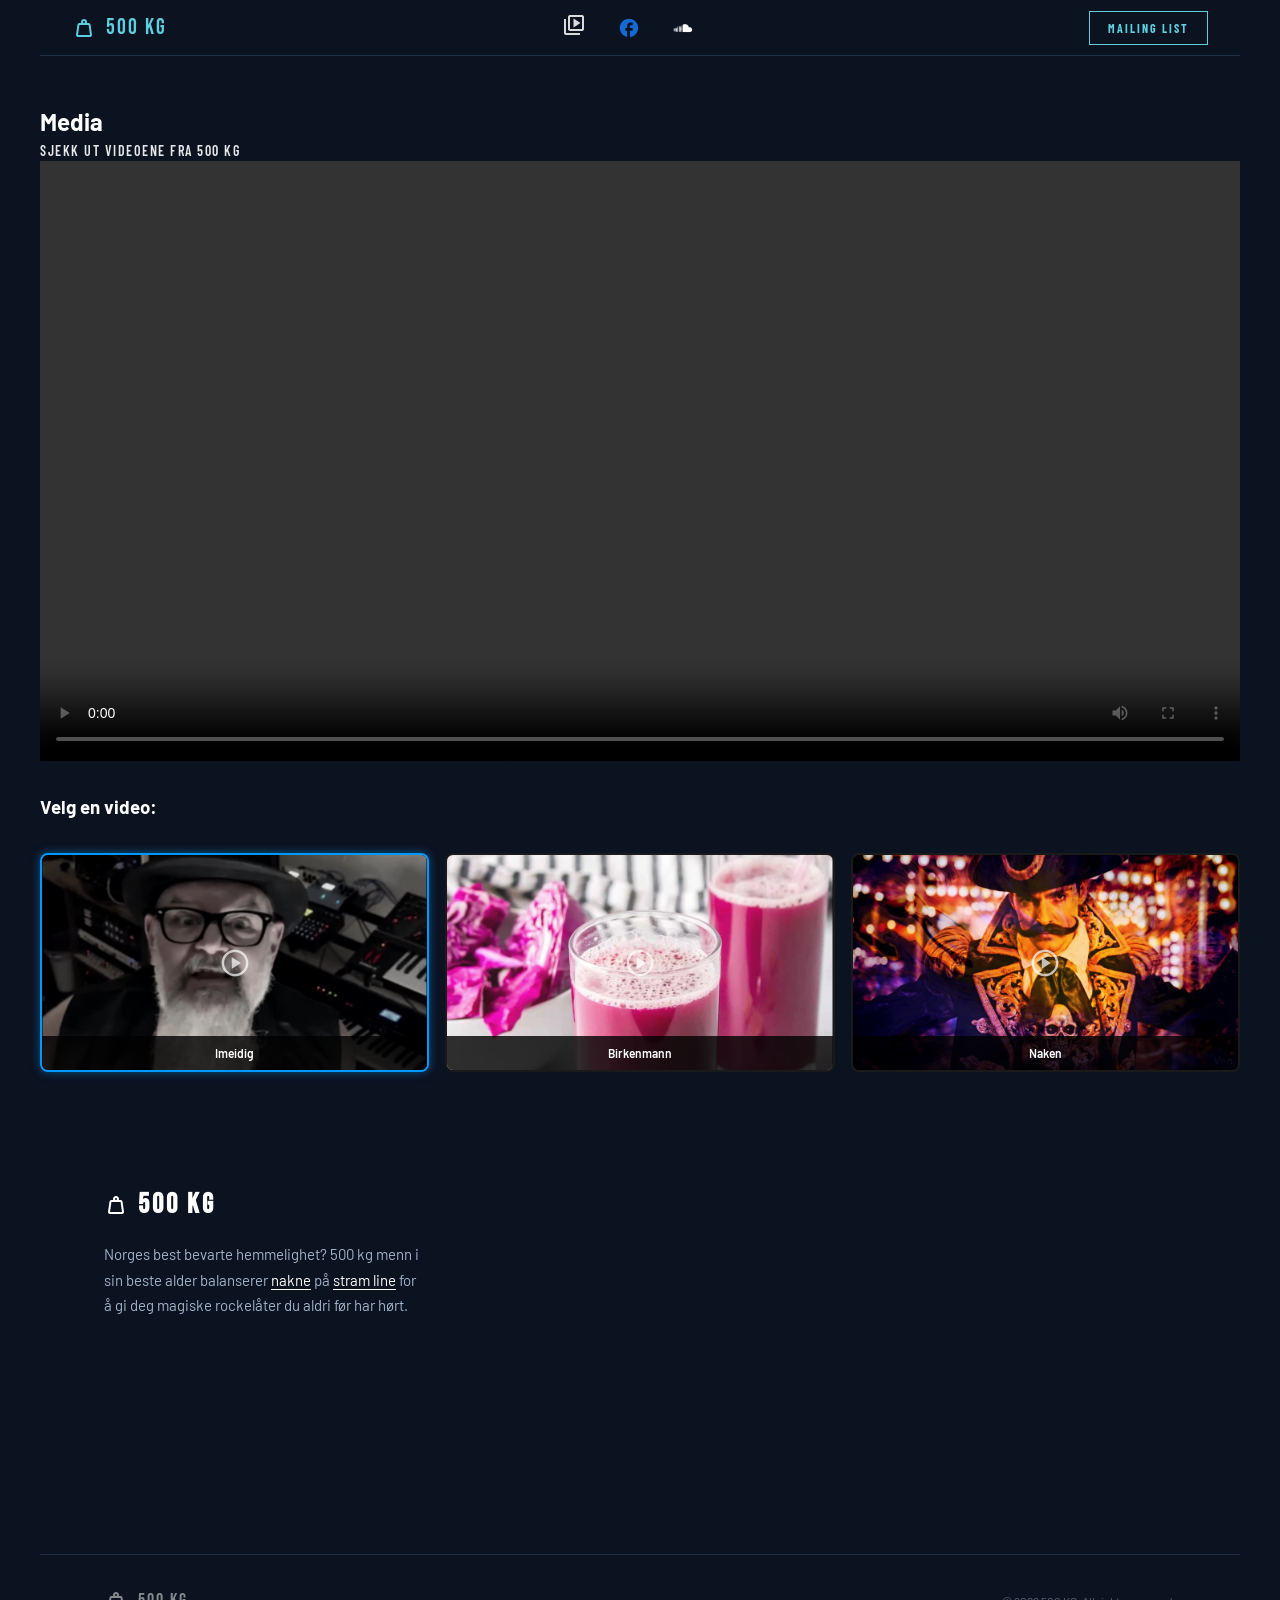
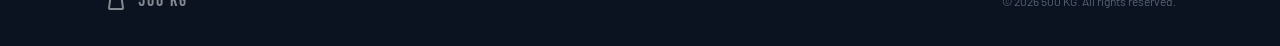
==== public/media.html @ e4651210 "La til to nye videoer, og egen media side." ====
<!DOCTYPE html>
<html lang="no">

<head>
    <meta charset="UTF-8" />
    <meta name="viewport" content="width=device-width, initial-scale=1.0" />
    <title>500 KG - Media</title>
    <link rel="preconnect" href="https://fonts.googleapis.com" />
    <link rel="preconnect" href="https://fonts.gstatic.com" crossorigin />
    <link
        href="https://fonts.googleapis.com/css2?family=Bebas+Neue&family=Barlow+Condensed:wght@400;600;700&family=Barlow:wght@400;600&display=swap"
        rel="stylesheet" />
    <link
        href="https://fonts.googleapis.com/css2?family=Material+Symbols+Outlined:wght,FILL@100..700,0..1&amp;display=swap"
        rel="stylesheet" />
    <style>
      .video-player {
        position: relative;
        width: 100%;
        margin: 0 0 2rem 0;
      }
      
      .video-player video {
        width: 100%;
        height: auto;
        display: block;
        background: #000;
      }

      .playlist-container {
        display: grid;
        grid-template-columns: repeat(auto-fit, minmax(150px, 1fr));
        gap: 1rem;
        margin-top: 2rem;
      }

      .playlist-item {
        cursor: pointer;
        aspect-ratio: 16/9;
        background: #1a1a1a;
        border: 2px solid transparent;
        border-radius: 8px;
        overflow: hidden;
        transition: all 0.3s ease;
        position: relative;
        display: flex;
        align-items: center;
        justify-content: center;
      }

      .playlist-item:hover {
        border-color: #0099ff;
        transform: scale(1.05);
      }

      .playlist-item.active {
        border-color: #0099ff;
        box-shadow: 0 0 10px rgba(0, 153, 255, 0.5);
      }

      .playlist-item img {
        width: 100%;
        height: 100%;
        object-fit: cover;
      }

      .playlist-item-label {
        position: absolute;
        bottom: 0;
        left: 0;
        right: 0;
        background: rgba(0, 0, 0, 0.8);
        color: white;
        padding: 0.5rem;
        font-size: 0.75rem;
        text-align: center;
        font-weight: 600;
      }

      .playlist-item .play-icon {
        position: absolute;
        font-size: 2rem;
        color: white;
        opacity: 0.7;
        transition: opacity 0.3s;
      }

      .playlist-item:hover .play-icon {
        opacity: 1;
      }

      .media-section {
        margin: 3rem 0;
      }

      .media-section h2 {
        margin-bottom: 1.5rem;
        font-size: 2rem;
      }
    </style>
    <link rel="stylesheet" href="styles.css" />
</head>

<body>
    <div class="container">

        <!-- NAV -->
        <nav>
            <a href="index.html" class="nav-logo">
                <span class="material-symbols-outlined text-4xl font-black text-primary">weight</span>
                500 KG
            </a>

            <ul class="nav-links">
                <li><a href="media.html" alt="Se media"><span class="material-symbols-outlined">video_library</span></a></li>
                <li><a href="https://fb.me/e/9AkBjSHgN" alt="Se arrangementet på facebook"><img
                            src="images/facebook.svg" alt="Facebook"></a></li>
                <li><a href="https://soundcloud.com/500kg-752015410?utm_source=clipboard&utm_medium=text&utm_campaign=social_sharing"
                        alt="Besøk oss på Soundcloud"></a><img src="images/soundcloud-icon.png" alt="Soundcloud"></a>
                </li>
            </ul>

            <a href="#mailing" class="btn-mailing">Mailing List</a>
        </nav>

        <!-- MEDIA SECTION -->
        <section class="media-section">
            <div class="media-content">
                <h1>Media</h1>
                <p class="hero-sub">Sjekk ut videoene fra 500 KG</p>

                <!-- VIDEO PLAYER -->
                <div class="video-player">
                    <video id="mainVideo" controls playsinline>
                        <source src="images/imeidig.webm" type="video/webm">
                        <source src="images/imeidig.mp4" type="video/mp4">
                        Your browser does not support HTML5 video.
                    </video>
                </div>

                <!-- PLAYLIST -->
                <h3>Velg en video:</h3>
                <div class="playlist-container" id="playlist">
                    <div class="playlist-item active" data-video="imeidig" data-title="Imeidig">
                        <img src="images/imeidig-thumb.jpg" alt="Imeidig">
                        <span class="material-symbols-outlined play-icon">play_circle</span>
                        <div class="playlist-item-label">Imeidig</div>
                    </div>
                    <div class="playlist-item" data-video="birkenmann" data-title="Birkenmann">
                        <img src="images/birkenmann-thumb.jpg" alt="Birkenmann">
                        <span class="material-symbols-outlined play-icon">play_circle</span>
                        <div class="playlist-item-label">Birkenmann</div>
                    </div>
                    <div class="playlist-item" data-video="naken" data-title="Naken">
                        <img src="images/naken-thumb.jpg" alt="Naken">
                        <span class="material-symbols-outlined play-icon">play_circle</span>
                        <div class="playlist-item-label">Naken</div>
                    </div>
                </div>
            </div>
        </section>

        <!-- ABOUT -->
        <section class="about" id="music">
            <div class="about-text">
                <h2>
                    <span class="material-symbols-outlined text-4xl font-black text-primary">weight</span>
                    500 KG
                </h2>
                <p>
                    Norges best bevarte hemmelighet? 500 kg menn i sin beste alder balanserer
                    <a class="underline decoration-1"
                        href="https://soundcloud.com/500kg-752015410/naken-promo-4?in=500kg-752015410/sets/500kg-promo">nakne</a>
                    på
                    <a class="underline decoration-1"
                        href="https://soundcloud.com/500kg-752015410/stram-line-promo-5?in=500kg-752015410/sets/500kg-promo">stram
                        line</a>
                    for å gi deg magiske rockelåter du aldri før har hørt.
                </p>
            </div>

            <div class="soundcloud-embed">
                <iframe width="100%" height="300" scrolling="no" frameborder="no" allow="autoplay"
                    src="https://w.soundcloud.com/player/?url=https%3A//api.soundcloud.com/playlists/soundcloud%253Aplaylists%253A2199288764&color=%2354A0C2&auto_play=false&hide_related=false&show_comments=true&show_user=true&show_reposts=false&show_teaser=true&visual=true">
                </iframe>
            </div>
        </section>

        <!-- FOOTER -->
        <footer>
            <div class="footer-logo">
                <span class="material-symbols-outlined text-4xl font-black text-primary">weight</span>
                500 KG
            </div>
            <p>&copy; 2026 500 KG. All rights reserved.</p>
        </footer>

    </div>

    <script>
        document.addEventListener('DOMContentLoaded', () => {
            const mainVideo = document.getElementById('mainVideo');
            const playlistItems = document.querySelectorAll('.playlist-item');

            playlistItems.forEach(item => {
                item.addEventListener('click', () => {
                    const videoName = item.dataset.video;
                    const videoTitle = item.dataset.title;

                    // Update video sources
                    mainVideo.innerHTML = `
                        <source src="images/${videoName}.webm" type="video/webm">
                        <source src="images/${videoName}.mp4" type="video/mp4">
                        Your browser does not support HTML5 video.
                    `;

                    // Update active state
                    playlistItems.forEach(i => i.classList.remove('active'));
                    item.classList.add('active');

                    // Play the video
                    mainVideo.load();
                    mainVideo.play();
                });
            });
        });
    </script>
</body>

</html>
---- public/styles.css ----
.container {
    max-width: 1200px;
    margin: 0 auto;
}

*,
*::before,
*::after {
    box-sizing: border-box;
    margin: 0;
    padding: 0;
}

:root {
    --bg: #0b1220;
    --bg2: #0e1828;
    --accent: #5ecfdf;
    --text: #ffffff;
    --muted: #a0b4c8;
    --border: #1e3048;
    --card-bg: #0f1c2e;
}

body {
    background-color: var(--bg);
    color: var(--text);
    font-family: 'Barlow', sans-serif;
    font-size: 16px;
    line-height: 1.5;
}

/* ── NAV ── */
nav {
    display: flex;
    align-items: center;
    justify-content: space-between;
    padding: 0 32px;
    height: 56px;
    background: var(--bg);
    border-bottom: 1px solid var(--border);
    position: sticky;
    top: 0;
    z-index: 100;
}

.nav-logo {
    display: flex;
    align-items: center;
    gap: 10px;
    font-family: 'Bebas Neue', sans-serif;
    font-size: 22px;
    letter-spacing: 2px;
    color: var(--accent);
    text-decoration: none;
}

.nav-logo svg {
    width: 22px;
    height: 22px;
    fill: var(--accent);
}

.nav-links {
    display: flex;
    gap: 32px;
    list-style: none;
    align-items: center;
}

.nav-links img {
    height: 22px;
    width: auto;
    display: block;
}

.nav-links a {
    color: var(--text);
    text-decoration: none;
    font-family: 'Barlow Condensed', sans-serif;
    font-weight: 600;
    font-size: 13px;
    letter-spacing: 2px;
    text-transform: uppercase;
    opacity: 0.85;
    transition: opacity 0.2s;
}

.nav-links a:hover {
    opacity: 1;
}

.btn-mailing {
    font-family: 'Barlow Condensed', sans-serif;
    font-weight: 700;
    font-size: 12px;
    letter-spacing: 2px;
    text-transform: uppercase;
    color: var(--accent);
    border: 1.5px solid var(--accent);
    background: transparent;
    padding: 7px 18px;
    cursor: pointer;
    transition: background 0.2s, color 0.2s;
    text-decoration: none;
}

.btn-mailing:hover {
    background: var(--accent);
    color: var(--bg);
}

/* ── HERO ── */
.hero {
    position: relative;
    margin: 32px;
    border: 1.5px solid var(--accent);
    overflow: hidden;
    min-height: 420px;
    display: flex;
    align-items: flex-end;
    justify-content: flex-end;
}

.hero-bg {
    position: absolute;
    inset: 0;
    background:
        linear-gradient(to right, rgba(11, 18, 32, 0.85) 10%, rgba(11, 18, 32, 0.3) 55%),
        url('images/oie_SEh1Wg2NBtnI.png') center/cover no-repeat;
    background-color: #1a2a3a;
}

/* Fallback gradient when no image is present */
.hero-bg::after {
    content: '';
    position: absolute;
    inset: 0;
    background: repeating-linear-gradient(-45deg,
            transparent,
            transparent 40px,
            rgba(255, 255, 255, 0.01) 40px,
            rgba(255, 255, 255, 0.01) 80px);
}

.hero-content {
    position: relative;
    z-index: 1;
    padding: 48px;


}

.hero-tag {
    display: inline-block;
    background: var(--accent);
    color: var(--bg);
    font-family: 'Barlow Condensed', sans-serif;
    font-weight: 700;
    font-size: 11px;
    letter-spacing: 2.5px;
    text-transform: uppercase;
    padding: 4px 10px;
    margin-bottom: 20px;
}

.hero h1 {
    font-family: 'Bebas Neue', sans-serif;
    font-size: clamp(64px, 9vw, 110px);
    line-height: 0.92;
    letter-spacing: 2px;
    text-transform: uppercase;
    margin-bottom: 24px;
}

.hero-sub {
    font-family: 'Barlow Condensed', sans-serif;
    font-weight: 600;
    font-size: 14px;
    letter-spacing: 1.5px;
    text-transform: uppercase;
    max-width: 440px;
    line-height: 1.5;
    opacity: 0.9;
}

/* ── ABOUT ── */
.about {
    display: grid;
    grid-template-columns: 1fr 1fr;
    gap: 48px;
    padding: 64px;
}

.about-text h2 {
    display: flex;
    align-items: center;
    gap: 10px;
    font-family: 'Bebas Neue', sans-serif;
    font-size: 28px;
    letter-spacing: 3px;
    margin-bottom: 16px;
}

.about-text h2 svg {
    width: 22px;
    height: 22px;
    fill: var(--accent);
}

.about-text p {
    color: var(--muted);
    font-size: 15px;
    line-height: 1.7;
    max-width: 320px;
}

.about-text a {
    color: var(--text);
    text-decoration: underline;
    text-underline-offset: 3px;
}

.soundcloud-embed {
    width: 100%;
    overflow: hidden;
}

/* ── UPCOMING ── */
.upcoming {
    padding: 0 64px 80px;
}

.upcoming-header {
    display: flex;
    align-items: center;
    justify-content: space-between;
    margin-bottom: 28px;
}

.upcoming-header h2 {
    display: flex;
    align-items: center;
    gap: 16px;
    font-family: 'Bebas Neue', sans-serif;
    font-size: 30px;
    letter-spacing: 3px;
    text-transform: uppercase;
}

.upcoming-header h2::before {
    content: '';
    display: block;
    width: 4px;
    height: 32px;
    background: var(--accent);
}

.tour-density {
    text-align: right;
}

.tour-density .label {
    font-family: 'Barlow Condensed', sans-serif;
    font-size: 11px;
    letter-spacing: 2px;
    text-transform: uppercase;
    color: var(--muted);
    margin-bottom: 2px;
}

.tour-density .value {
    font-family: 'Bebas Neue', sans-serif;
    font-size: 26px;
    letter-spacing: 2px;
    color: var(--text);
}

/* ── EVENT CARD ── */
.event-card {
    display: grid;
    grid-template-columns: 180px 1fr auto auto;
    align-items: center;
    border: 1px solid var(--border);
    background: var(--card-bg);
}

.event-date {
    padding: 28px 32px;
    border-right: 1px solid var(--border);
}

.event-date .month {
    font-family: 'Barlow Condensed', sans-serif;
    font-size: 12px;
    letter-spacing: 2px;
    text-transform: uppercase;
    color: var(--muted);
}

.event-date .day {
    font-family: 'Bebas Neue', sans-serif;
    font-size: 64px;
    line-height: 1;
    letter-spacing: 0;
}

.event-date .year {
    font-family: 'Barlow Condensed', sans-serif;
    font-size: 12px;
    letter-spacing: 1px;
    color: var(--muted);
}

.event-venue {
    padding: 28px 40px;
    border-right: 1px solid var(--border);
}

.event-venue .city {
    font-family: 'Bebas Neue', sans-serif;
    font-size: 32px;
    letter-spacing: 2px;
}

.event-venue .location {
    font-family: 'Barlow Condensed', sans-serif;
    font-size: 13px;
    letter-spacing: 1.5px;
    text-transform: uppercase;
    color: var(--muted);
}

.event-capacity {
    padding: 28px 40px;
    border-right: 1px solid var(--border);
}

.event-capacity .cap-label {
    font-family: 'Barlow Condensed', sans-serif;
    font-size: 11px;
    letter-spacing: 2px;
    text-transform: uppercase;
    color: var(--muted);
    margin-bottom: 4px;
}

.event-capacity .cap-value {
    font-family: 'Bebas Neue', sans-serif;
    font-size: 22px;
    letter-spacing: 2px;
}

.event-ticket {
    padding: 28px 40px;
}

.btn-ticket {
    display: flex;
    align-items: center;
    gap: 10px;
    font-family: 'Barlow Condensed', sans-serif;
    font-weight: 700;
    font-size: 13px;
    letter-spacing: 1.5px;
    text-transform: uppercase;
    color: var(--text);
    background: var(--card-bg);
    border: 1.5px solid var(--border);
    padding: 12px 20px;
    cursor: pointer;
    transition: border-color 0.2s, color 0.2s;
    white-space: nowrap;
    text-decoration: none;
}

.btn-ticket:hover {
    border-color: var(--accent);
    color: var(--accent);
}

.btn-ticket svg {
    width: 16px;
    height: 16px;
    fill: currentColor;
}

/* ── FOOTER ── */
footer {
    border-top: 1px solid var(--border);
    padding: 32px 64px;
    display: flex;
    align-items: center;
    justify-content: space-between;
}

.footer-logo {
    display: flex;
    align-items: center;
    gap: 10px;
    font-family: 'Bebas Neue', sans-serif;
    font-size: 18px;
    letter-spacing: 2px;
    opacity: 0.5;
}

.footer-logo svg {
    width: 18px;
    height: 18px;
    fill: var(--accent);
    opacity: 0.5;
}

footer p {
    font-size: 12px;
    color: var(--muted);
    opacity: 0.5;
}

@media (max-width: 900px) {
    nav {
        padding: 0 16px;
    }

    .nav-links {
        gap: 16px;
    }

    .hero {
        margin: 16px;
    }

    .hero-content {
        padding: 32px 24px;
    }

    .about {
        grid-template-columns: 1fr;
        padding: 40px 24px;
    }

    .upcoming {
        padding: 0 24px 60px;
    }

    .event-card {
        grid-template-columns: 1fr 1fr;
        grid-template-rows: auto auto;
    }

    .event-capacity {
        border-right: none;
    }

    footer {
        padding: 24px;
        flex-direction: column;
        gap: 12px;
        text-align: center;
    }
}
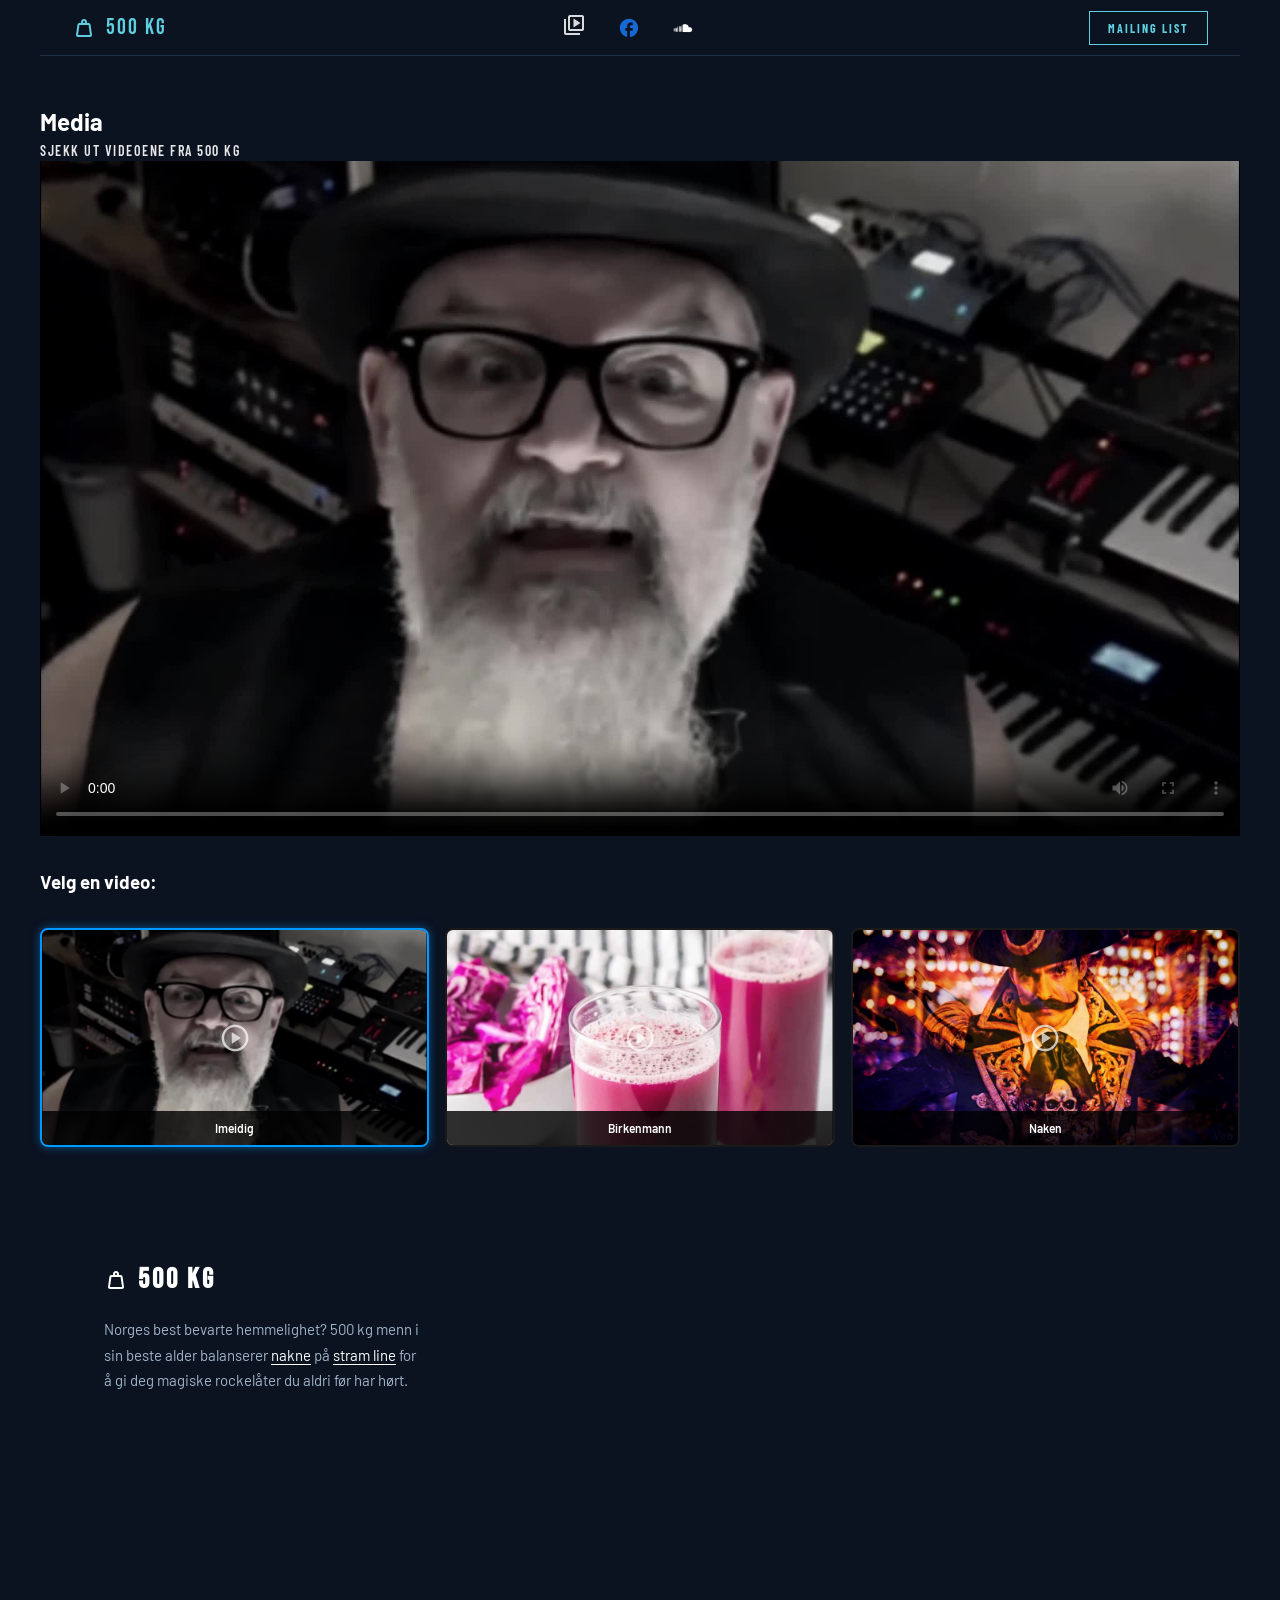
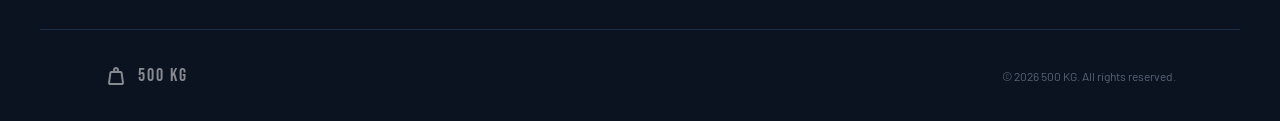
==== commit ea86fc4e: "La til mulighet for å direktelinke video, og autoplay uten lyd" ====
--- a/public/media.html
+++ b/public/media.html
@@ -202,25 +202,60 @@
             const mainVideo = document.getElementById('mainVideo');
             const playlistItems = document.querySelectorAll('.playlist-item');
 
+            // Function to get URL parameters
+            function getUrlParameter(name) {
+                name = name.replace(/[\[]/, '\\[').replace(/[\]]/, '\\]');
+                const regex = new RegExp('[\\?&]' + name + '=([^&#]*)');
+                const results = regex.exec(location.search);
+                return results === null ? '' : decodeURIComponent(results[1].replace(/\+/g, ' '));
+            }
+
+            // Function to switch video
+            function switchVideo(videoName) {
+                const videoItem = document.querySelector(`.playlist-item[data-video="${videoName}"]`);
+                if (!videoItem) return;
+
+                const videoTitle = videoItem.dataset.title;
+
+                // Update video sources and poster
+                mainVideo.innerHTML = `
+                    <source src="images/${videoName}.webm" type="video/webm">
+                    <source src="images/${videoName}.mp4" type="video/mp4">
+                    Your browser does not support HTML5 video.
+                `;
+                mainVideo.poster = `images/${videoName}-thumb.jpg`;
+
+                // Update active state
+                playlistItems.forEach(i => i.classList.remove('active'));
+                videoItem.classList.add('active');
+
+                // Load the video
+                mainVideo.load();
+            }
+
+            // Check for video parameter in URL and set initial video
+            const initialVideo = getUrlParameter('video');
+            if (initialVideo && document.querySelector(`.playlist-item[data-video="${initialVideo}"]`)) {
+                switchVideo(initialVideo);
+                // Auto-play muted when accessed via URL parameter
+                mainVideo.muted = true;
+                mainVideo.play().catch(e => {
+                    // Handle autoplay policy restrictions
+                    console.log('Autoplay prevented:', e);
+                });
+            } else {
+                // Default to imeidig if no valid video parameter
+                switchVideo('imeidig');
+            }
+
+            // Add click handlers for playlist items
             playlistItems.forEach(item => {
                 item.addEventListener('click', () => {
                     const videoName = item.dataset.video;
-                    const videoTitle = item.dataset.title;
-
-                    // Update video sources
-                    mainVideo.innerHTML = `
-                        <source src="images/${videoName}.webm" type="video/webm">
-                        <source src="images/${videoName}.mp4" type="video/mp4">
-                        Your browser does not support HTML5 video.
-                    `;
-
-                    // Update active state
-                    playlistItems.forEach(i => i.classList.remove('active'));
-                    item.classList.add('active');
-
-                    // Play the video
-                    mainVideo.load();
-                    mainVideo.play();
+                    switchVideo(videoName);
+                    // Update URL without reloading page
+                    const newUrl = window.location.pathname + '?video=' + encodeURIComponent(videoName);
+                    window.history.pushState({}, '', newUrl);
                 });
             });
         });
